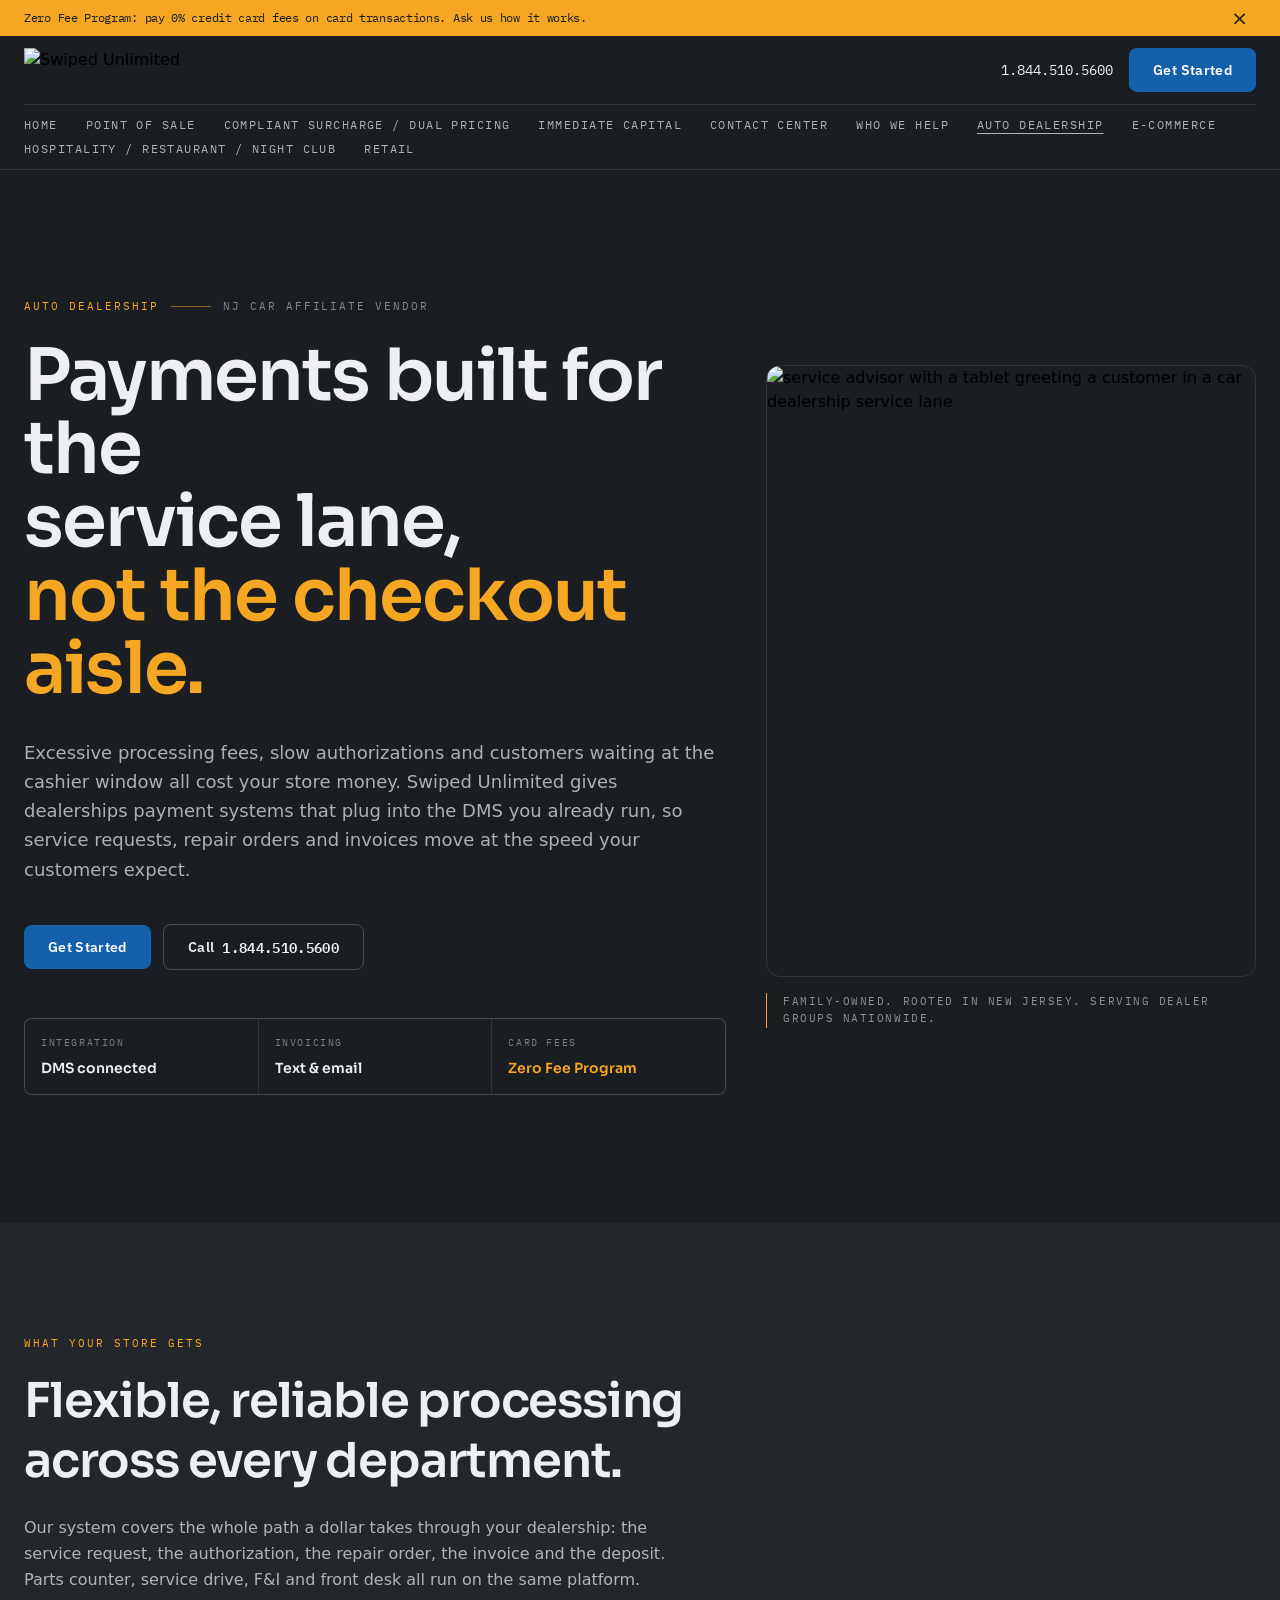
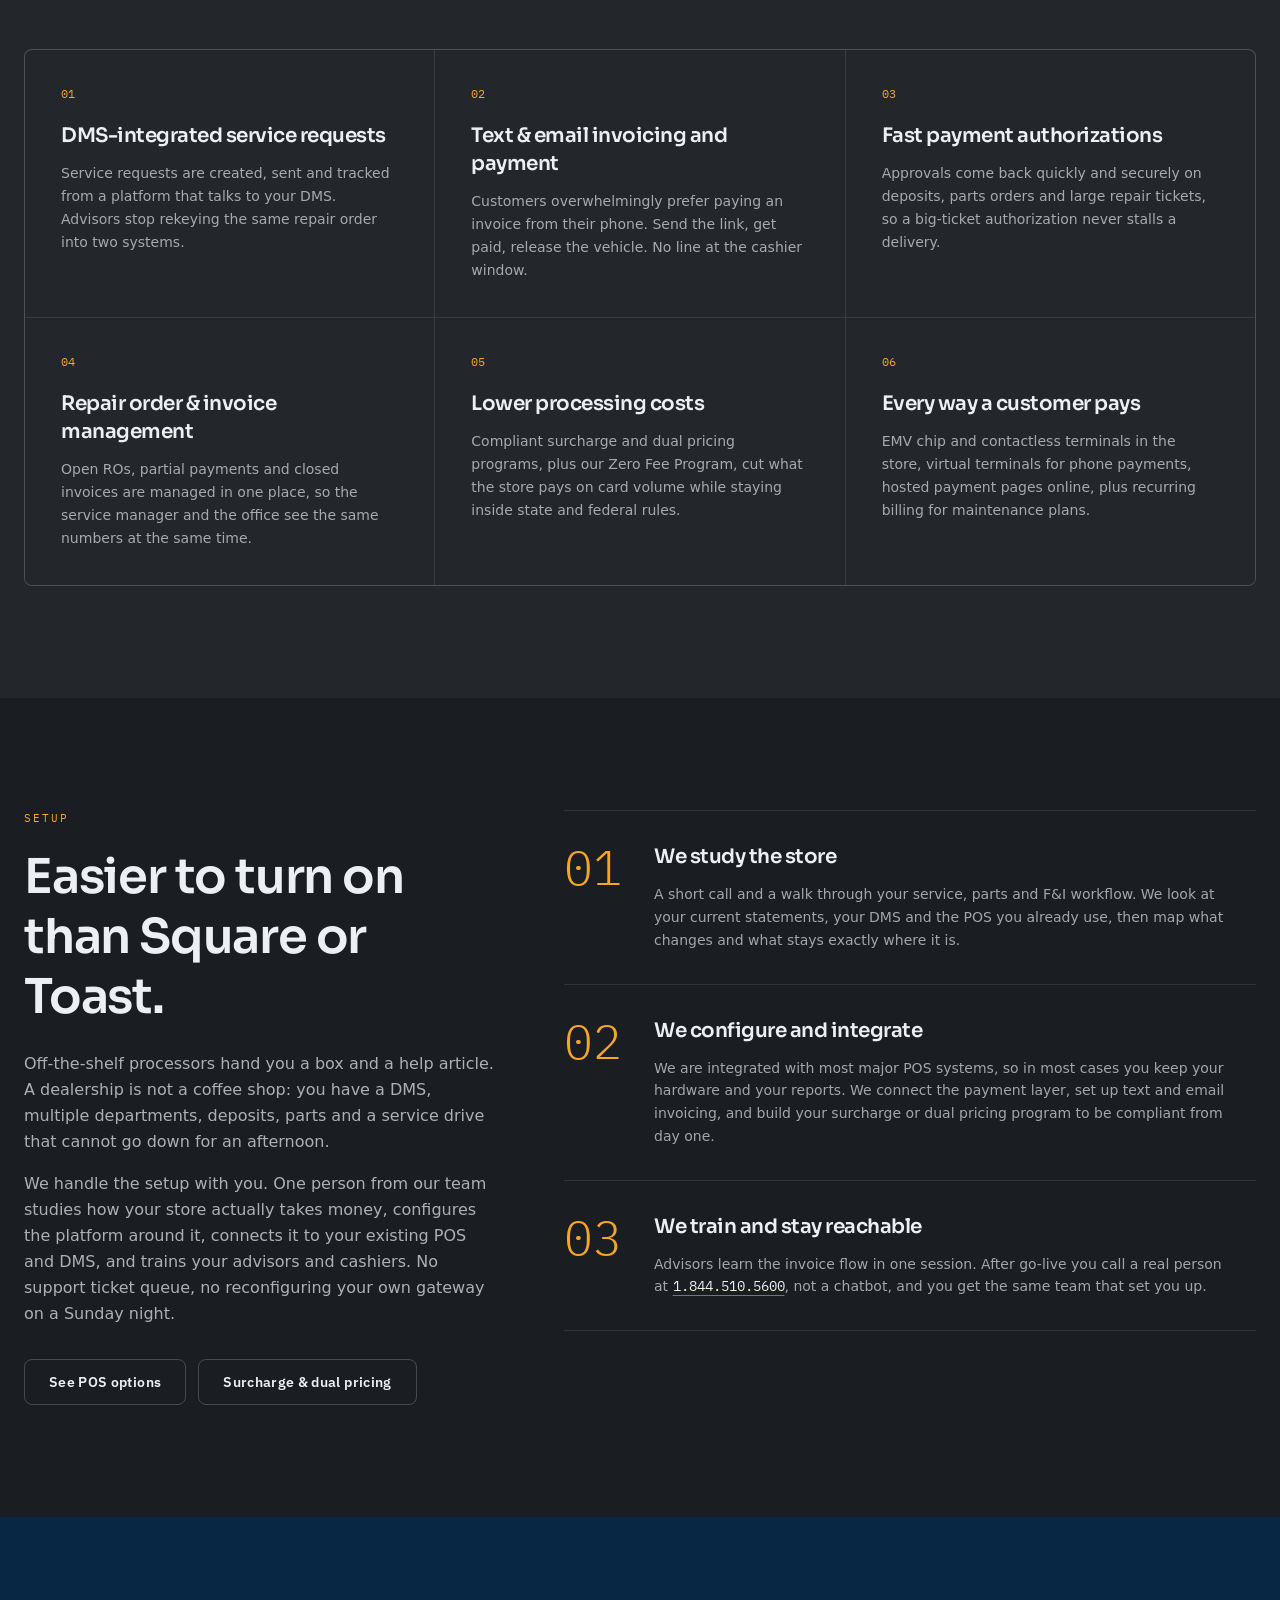
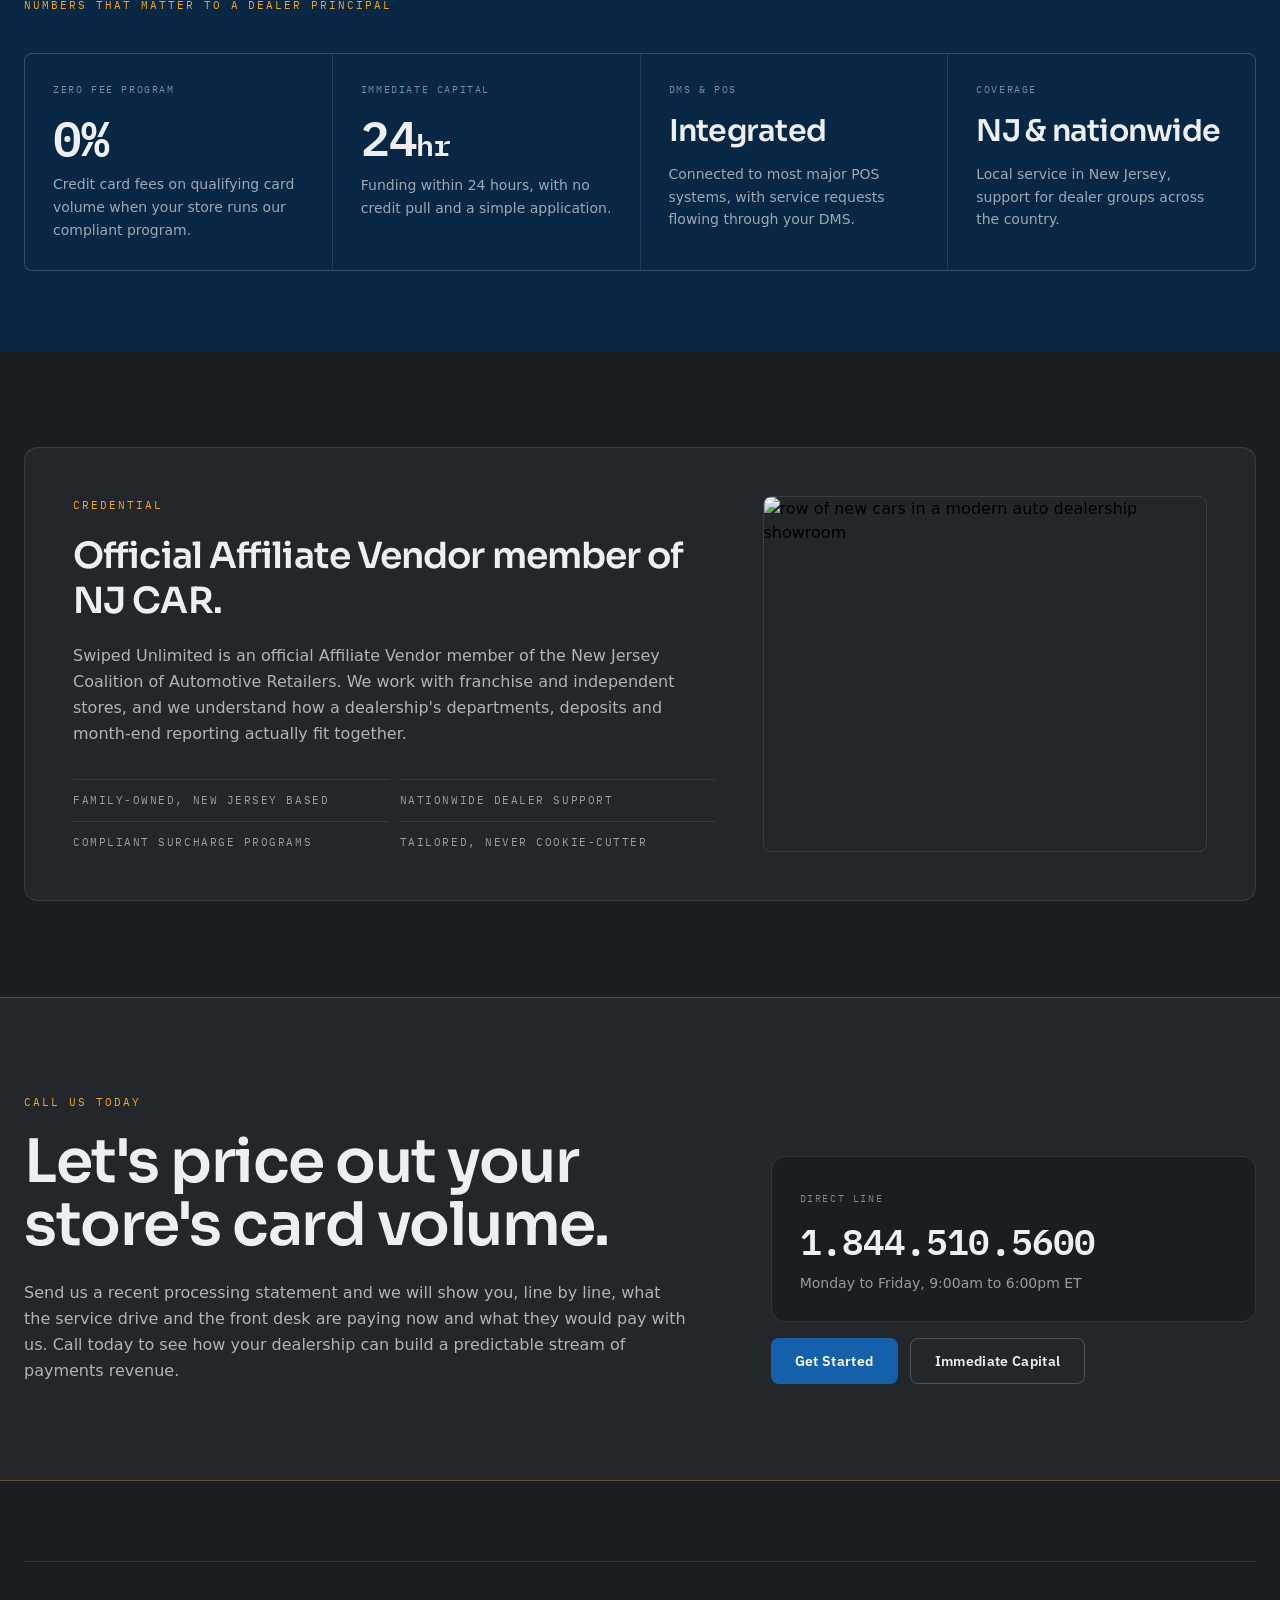
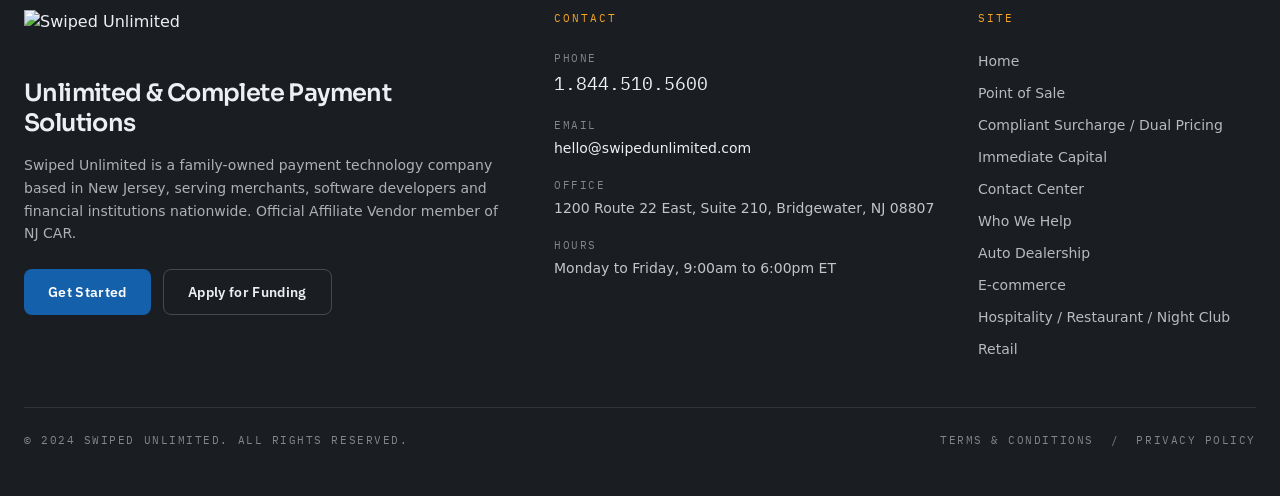
==== auto-dealer.html @ 99361ed9 "Initial site generated by Tibly" ====
<!DOCTYPE html><html lang="en"><head>
<meta charset="utf-8"/>
<meta name="viewport" content="width=device-width, initial-scale=1"/>
<title>Auto Dealership Payment Solutions | Swiped Unlimited</title>
<meta name="description" content="DMS-integrated payments for auto dealerships: text and email invoicing, fast authorizations, repair order management and lower processing fees. Swiped Unlimited is an official NJ CAR Affiliate Vendor member. Call (844) 510-5600."/>
<link rel="canonical" href="https://swiped-unlimited-23d9.sites.tibly.ai/auto-dealer"/>
<meta property="og:type" content="website"/>
<meta property="og:url" content="https://swiped-unlimited-23d9.sites.tibly.ai/auto-dealer"/>
<meta property="og:site_name" content="Swiped Unlimited"/>
<meta property="og:title" content="Auto Dealership Payment Solutions | Swiped Unlimited"/>
<meta property="og:description" content="DMS-integrated payments for auto dealerships: text and email invoicing, fast authorizations, repair order management and lower processing fees. Swiped Unlimited is an official NJ CAR Affiliate Vendor member. Call (844) 510-5600."/>
<meta name="twitter:card" content="summary_large_image"/>
<script type="application/ld+json" data-tibly-business="">{"@context":"https://schema.org","@type":"FinancialService","image":"https://br-winter-boat-ajcnusyq.storage.c-3.us-east-2.aws.neon.tech/tibly-site-media/sites/b6d4dadb-1311-436d-9acb-276bc82f7e65/2cf4a01f45762e831da8b87a4289d20e.webp","name":"Swiped Unlimited","telephone":"1.844.510.5600","url":"https://swiped-unlimited-23d9.sites.tibly.ai/"}</script>
<link rel="icon" href="/favicon.svg" type="image/svg+xml"/>
<link rel="preconnect" href="https://fonts.googleapis.com"/>
<link rel="preconnect" href="https://fonts.gstatic.com" crossorigin=""/>
<link href="https://fonts.googleapis.com/css2?family=Sora:wght@300;400;600;800&amp;family=IBM+Plex+Sans:wght@300;400;500;600;700&amp;family=IBM+Plex+Mono:wght@400;500;600&amp;display=swap" rel="stylesheet"/>
<style>details[open] > *:not(summary){animation:tibly-acc .35s ease}@keyframes tibly-acc{from{opacity:0;transform:translateY(-4px)}}</style>
<style>@media (prefers-reduced-motion:no-preference){.tibly-fx{opacity:0;transform:translateY(24px);transition:opacity .7s ease,transform .7s ease}.tibly-fx.tibly-fx-in{opacity:1;transform:none}}</style>
<script>addEventListener('DOMContentLoaded',function(){if(!('IntersectionObserver' in window))return;var io=new IntersectionObserver(function(es){es.forEach(function(en){if(en.isIntersecting){en.target.classList.add('tibly-fx-in');io.unobserve(en.target)}})},{rootMargin:'0px 0px -8% 0px'});document.querySelectorAll('section[data-block] > *').forEach(function(el){var p=getComputedStyle(el).position;if(p==='absolute'||p==='fixed')return;if(el.getBoundingClientRect().top>innerHeight){el.classList.add('tibly-fx');io.observe(el)}})});</script>
<style>.tibly-ba{position:relative;overflow:hidden;--ba:50%;cursor:ew-resize;touch-action:pan-y;user-select:none;-webkit-user-select:none}.tibly-ba>img{display:block;width:100%;height:100%;object-fit:cover}.tibly-ba .tibly-ba-before{position:absolute;inset:0;clip-path:inset(0 calc(100% - var(--ba)) 0 0)}.tibly-ba .tibly-ba-before img{display:block;width:100%;height:100%;object-fit:cover}.tibly-ba::after{content:'';position:absolute;top:0;bottom:0;left:var(--ba);width:2px;margin-left:-1px;background:#fff;box-shadow:0 0 6px rgba(0,0,0,.55);pointer-events:none;z-index:1}.tibly-ba::before{content:'';position:absolute;top:50%;left:var(--ba);width:44px;height:44px;transform:translate(-50%,-50%);border-radius:9999px;background:rgba(0,0,0,.75) url("data:image/svg+xml,%3Csvg%20xmlns='http://www.w3.org/2000/svg'%20viewBox='0%200%2024%2024'%20fill='%23fff'%3E%3Cpath%20d='M9%206l-6%206%206%206zM15%206l6%206-6%206z'/%3E%3C/svg%3E") center/22px 22px no-repeat;border:2px solid #fff;box-shadow:0 2px 8px rgba(0,0,0,.4);pointer-events:none;z-index:1}.tibly-ba input[type=range]{position:absolute;inset:0;width:100%;height:100%;margin:0;opacity:0;pointer-events:none;-webkit-appearance:none;appearance:none;z-index:2}[data-lightbox]{cursor:zoom-in}.tibly-lb{position:fixed;inset:0;z-index:9999;background:rgba(0,0,0,.92);display:flex;align-items:center;justify-content:center;cursor:zoom-out;padding:24px}.tibly-lb img{max-width:100%;max-height:100%;object-fit:contain}</style>
<script>document.addEventListener('input',function(e){var t=e.target;if(!t||t.type!=='range')return;var c=t.closest&&t.closest('.tibly-ba');if(c)c.style.setProperty('--ba',t.value+'%')});document.addEventListener('pointerdown',function(e){var c=e.target.closest&&e.target.closest('.tibly-ba');if(!c||e.button>0)return;e.preventDefault();var inp=c.querySelector('input[type=range]');var set=function(x){var r=c.getBoundingClientRect();if(!r.width)return;var p=Math.max(0,Math.min(100,(x-r.left)*100/r.width));c.style.setProperty('--ba',p+'%');if(inp)inp.value=Math.round(p)};set(e.clientX);var mv=function(ev){set(ev.clientX)};var up=function(){document.removeEventListener('pointermove',mv);document.removeEventListener('pointerup',up);document.removeEventListener('pointercancel',up)};document.addEventListener('pointermove',mv);document.addEventListener('pointerup',up);document.addEventListener('pointercancel',up)});document.addEventListener('click',function(e){var im=e.target.closest&&e.target.closest('[data-lightbox]');if(!im||!(im.currentSrc||im.src))return;e.preventDefault();var o=document.createElement('div');o.className='tibly-lb';var big=document.createElement('img');big.src=im.currentSrc||im.src;big.alt=im.alt||'';o.appendChild(big);o.addEventListener('click',function(){o.remove()});document.addEventListener('keydown',function esc(ev){if(ev.key==='Escape'){o.remove();document.removeEventListener('keydown',esc)}});document.body.appendChild(o)});document.addEventListener('click',function(e){var x=e.target.closest&&e.target.closest('[data-announce-close]');if(!x)return;var b=x.closest('[data-announce]');if(b){b.style.display='none';try{sessionStorage.setItem('tibly-announce','1')}catch(_){}}});addEventListener('DOMContentLoaded',function(){try{if(sessionStorage.getItem('tibly-announce')==='1'){var b=document.querySelector('[data-announce]');if(b)b.style.display='none'}}catch(_){}if('IntersectionObserver' in window&&!matchMedia('(prefers-reduced-motion:reduce)').matches){var els=document.querySelectorAll('[data-count]');if(els.length){var io=new IntersectionObserver(function(es){es.forEach(function(en){if(!en.isIntersecting)return;io.unobserve(en.target);var el=en.target,s=el.textContent||'',m=s.match(/[\d,]*\d(?:\.\d+)?/);if(!m)return;var raw=m[0],num=parseFloat(raw.replace(/,/g,''));if(!isFinite(num))return;if(!el.getAttribute('data-count'))el.setAttribute('data-count',s);var pre=s.slice(0,m.index),post=s.slice(m.index+raw.length),grp=raw.indexOf(',')>=0,dec=(raw.split('.')[1]||'').length,t0=performance.now();requestAnimationFrame(function tick(now){var p=Math.min((now-t0)/1400,1);p=1-Math.pow(1-p,3);var v=(num*p).toFixed(dec);if(grp)v=Number(v).toLocaleString('en-US',{minimumFractionDigits:dec});el.textContent=pre+v+post;if(p<1)requestAnimationFrame(tick)})})},{rootMargin:'0px 0px -10% 0px'});els.forEach(function(el){io.observe(el)})}}var badge=document.querySelector('[data-tibly-open]');if(badge){var src=document.querySelector('[data-tibly-field="hours"]');var txt=(src&&src.textContent||'').toLowerCase();var days=['sun','mon','tue','wed','thu','fri','sat'];var toMin=function(h,mm,ap){h=+h;mm=+(mm||0);if(ap==='pm'&&h!==12)h+=12;if(ap==='am'&&h===12)h=0;return h*60+mm};var spans=[];var re=/(sun|mon|tue|wed|thu|fri|sat|daily|every ?day)[a-z]*\s*(?:[-\u2013\u2014]\s*(sun|mon|tue|wed|thu|fri|sat)[a-z]*)?\s*:?\s*(\d{1,2})(?::(\d{2}))?\s*(am|pm)?\s*[-\u2013\u2014]\s*(\d{1,2})(?::(\d{2}))?\s*(am|pm)?/g,mm;while((mm=re.exec(txt))){var d1=mm[1].slice(0,3),d2=mm[2],ap1=mm[5]||(mm[8]==='pm'&&+mm[3]<=+mm[6]?'am':mm[8]),o=toMin(mm[3],mm[4],ap1),c=toMin(mm[6],mm[7],mm[8]);var from=d1==='dai'||d1==='eve'?0:days.indexOf(d1),to=d2?days.indexOf(d2.slice(0,3)):(d1==='dai'||d1==='eve'?6:from);if(from<0)continue;for(var d=from;;d=(d+1)%7){spans.push([d,o,c]);if(d===to)break}}if(spans.length){var now=new Date(),cur=now.getDay(),min=now.getHours()*60+now.getMinutes();var open=spans.some(function(s){return s[0]===cur&&min>=s[1]&&min<s[2]});badge.textContent=open?(badge.getAttribute('data-open-text')||'Open now'):(badge.getAttribute('data-closed-text')||'Closed now');badge.setAttribute('data-state',open?'open':'closed');badge.hidden=false}}});</script>
<style>header a[aria-current="page"]:not(:has(img,svg)){text-decoration:underline;text-underline-offset:4px;text-decoration-thickness:1px}</style>
<style>#nav-open~[class*="peer-checked:"][class*="fixed"]{min-height:100vh;min-height:100dvh}@media (prefers-reduced-motion:no-preference){label[for="nav-open"] span{transition:transform .3s ease,opacity .2s ease}header:has(#nav-open:checked) label[for="nav-open"]:not([aria-label="Close" i]) span:not(:has(span)):nth-of-type(1){transform:translateY(8px) rotate(45deg)}header:has(#nav-open:checked) label[for="nav-open"]:not([aria-label="Close" i]) span:not(:has(span)):nth-of-type(2){opacity:0}header:has(#nav-open:checked) label[for="nav-open"]:not([aria-label="Close" i]) span:not(:has(span)):nth-of-type(3){transform:translateY(-8px) rotate(-45deg)}#nav-open:checked~[class*="peer-checked:"]{animation:tibly-nav-in .25s ease}#nav-open:checked~[class*="peer-checked:"] label[for="nav-open"]{display:inline-block;animation:tibly-x-in .35s ease}@keyframes tibly-nav-in{from{opacity:0;transform:translateY(10px)}}@keyframes tibly-x-in{from{opacity:0;transform:rotate(-90deg) scale(.6)}}}</style>
<link rel="stylesheet" href="/styles.css?v=a75ef799"/>
</head>
<body>
<!-- block:header -->
<header class="sticky top-0 z-40 bg-base border-b border-white/10">
  <div data-announce="" class="bg-accent-500 text-base">
    <div class="mx-auto flex w-full max-w-7xl items-center gap-3 px-4 py-2 sm:px-6">
      <p class="flex-1 font-mono text-[11px] leading-snug tracking-tight sm:text-xs">Zero Fee Program: pay 0% credit card fees on card transactions. Ask us how it works.</p>
      <button data-announce-close="" aria-label="Dismiss" class="shrink-0 rounded-sm px-2 text-xl leading-none transition-opacity hover:opacity-60">×</button>
    </div>
  </div>

  <div class="mx-auto w-full max-w-7xl px-4 sm:px-6">
    <input type="checkbox" id="nav-open" class="peer sr-only"/>

    <div class="flex items-center justify-between gap-4 py-3">
      <a class="flex items-center gap-3 transition-opacity hover:opacity-80" href="/">
        <img data-tibly-logo="" src="https://br-winter-boat-ajcnusyq.storage.c-3.us-east-2.aws.neon.tech/tibly-site-media/sites/b6d4dadb-1311-436d-9acb-276bc82f7e65/2cf4a01f45762e831da8b87a4289d20e.webp" alt="Swiped Unlimited" class="h-9 w-auto md:h-11"/>
      </a>
      <div class="flex items-center gap-2 sm:gap-4">
        <a class="hidden items-center gap-2 font-mono text-sm text-ink transition-colors hover:text-accent-500 sm:inline-flex" href="tel:18445105600">
          <span data-tibly-field="phone">1.844.510.5600</span>
        </a>
        <a class="btn hidden md:inline-flex" href="/who-we-help">Get Started</a>
        <label for="nav-open" class="md:hidden cursor-pointer p-2" aria-label="Menu">
          <span class="block h-px w-7 bg-ink"></span>
          <span class="mt-2 block h-px w-7 bg-ink"></span>
          <span class="mt-2 block h-px w-7 bg-ink"></span>
        </label>
      </div>
    </div>

    <nav class="hidden flex-wrap items-center gap-x-5 gap-y-2 border-t border-white/10 py-3 font-mono text-[11px] uppercase tracking-[0.12em] text-ink/70 md:flex lg:gap-x-7 lg:text-xs">
      <a class="transition-colors hover:text-accent-500" href="/">Home</a>
      <a class="transition-colors hover:text-accent-500" href="/point-of-sale">Point of Sale</a>
      <a class="transition-colors hover:text-accent-500" href="/compliant-surcharge-dual-pricing">Compliant Surcharge / Dual Pricing</a>
      <a class="transition-colors hover:text-accent-500" href="/immediate-capital">Immediate Capital</a>
      <a class="transition-colors hover:text-accent-500" href="/contact-center-industry-is-transforming">Contact Center</a>
      <a class="transition-colors hover:text-accent-500" href="/who-we-help">Who We Help</a>
      <a aria-current="page" class="transition-colors hover:text-accent-500" href="/auto-dealer">Auto Dealership</a>
      <a class="transition-colors hover:text-accent-500" href="/e-commerce">E-commerce</a>
      <a class="transition-colors hover:text-accent-500" href="/hospitality-restaurant-night-club">Hospitality / Restaurant / Night Club</a>
      <a class="transition-colors hover:text-accent-500" href="/retail">Retail</a>
    </nav>

    <div class="hidden peer-checked:flex md:hidden fixed inset-0 z-50 flex-col overflow-y-auto bg-base">
      <div class="flex items-center justify-between px-4 py-3">
        <img src="https://br-winter-boat-ajcnusyq.storage.c-3.us-east-2.aws.neon.tech/tibly-site-media/sites/b6d4dadb-1311-436d-9acb-276bc82f7e65/2cf4a01f45762e831da8b87a4289d20e.webp" alt="Swiped Unlimited" class="h-9 w-auto"/>
        <label for="nav-open" aria-label="Close" class="cursor-pointer p-2 text-3xl leading-none text-ink">×</label>
      </div>
      <nav class="flex flex-1 flex-col gap-4 border-t border-white/10 px-5 py-8 font-display text-2xl font-semibold tracking-tight text-ink sm:text-3xl">
        <a class="transition-colors hover:text-accent-500" href="/">Home</a>
        <a class="transition-colors hover:text-accent-500" href="/point-of-sale">Point of Sale</a>
        <a class="transition-colors hover:text-accent-500" href="/compliant-surcharge-dual-pricing">Compliant Surcharge / Dual Pricing</a>
        <a class="transition-colors hover:text-accent-500" href="/immediate-capital">Immediate Capital</a>
        <a class="transition-colors hover:text-accent-500" href="/contact-center-industry-is-transforming">Contact Center</a>
        <a class="transition-colors hover:text-accent-500" href="/who-we-help">Who We Help</a>
        <a aria-current="page" class="transition-colors hover:text-accent-500" href="/auto-dealer">Auto Dealership</a>
        <a class="transition-colors hover:text-accent-500" href="/e-commerce">E-commerce</a>
        <a class="transition-colors hover:text-accent-500" href="/hospitality-restaurant-night-club">Hospitality / Restaurant / Night Club</a>
        <a class="transition-colors hover:text-accent-500" href="/retail">Retail</a>
      </nav>
      <div class="border-t border-white/10 px-5 py-6">
        <a class="btn w-full" href="/who-we-help">Get Started</a>
        <a class="mt-3 flex w-full items-center justify-center gap-2 font-mono text-base text-ink/80 transition-colors hover:text-accent-500" href="tel:18445105600">
          <span data-tibly-field="phone">1.844.510.5600</span>
        </a>
      </div>
    </div>
  </div>
</header>
<!-- /block:header -->
<!-- block:split-hero -->
<section class="relative overflow-hidden bg-base py-16 md:py-24 lg:py-32" data-block="split-hero">
  <div class="mx-auto w-full max-w-7xl px-4 sm:px-6">
    <div class="grid grid-cols-1 items-center gap-12 md:grid-cols-12 md:gap-10">

      <div class="md:col-span-7">
        <div class="flex flex-wrap items-center gap-3 font-mono text-[11px] uppercase tracking-[0.18em] text-accent-500">
          <span>Auto Dealership</span>
          <span class="h-px w-10 bg-accent-500/50"></span>
          <span class="text-ink/50">NJ CAR Affiliate Vendor</span>
        </div>

        <h1 class="mt-6 font-display text-4xl font-semibold leading-[1.02] tracking-tight text-ink sm:text-6xl lg:text-7xl">
          Payments built for the<br class="hidden sm:block"/> service lane,<br class="hidden sm:block"/>
          <span class="text-accent-500">not the checkout aisle.</span>
        </h1>

        <p class="mt-8 max-w-prose text-base leading-relaxed text-ink/70 sm:text-lg">
          Excessive processing fees, slow authorizations and customers waiting at the cashier window all cost your store money. <span data-tibly-field="business-name">Swiped Unlimited</span> gives dealerships payment systems that plug into the DMS you already run, so service requests, repair orders and invoices move at the speed your customers expect.
        </p>

        <div class="mt-10 flex flex-col gap-3 sm:flex-row sm:items-center">
          <a class="btn w-full sm:w-auto" href="/who-we-help">Get Started</a>
          <a class="btn-secondary w-full sm:w-auto" href="tel:18445105600">
            Call <span data-tibly-field="phone" class="font-mono">1.844.510.5600</span>
          </a>
        </div>

        <dl class="mt-12 grid grid-cols-2 gap-px overflow-hidden rounded-md border border-white/10 bg-white/10 sm:grid-cols-3">
          <div class="bg-base p-4">
            <dt class="font-mono text-[10px] uppercase tracking-[0.16em] text-ink/45">Integration</dt>
            <dd class="mt-2 font-display text-sm font-semibold text-ink">DMS connected</dd>
          </div>
          <div class="bg-base p-4">
            <dt class="font-mono text-[10px] uppercase tracking-[0.16em] text-ink/45">Invoicing</dt>
            <dd class="mt-2 font-display text-sm font-semibold text-ink">Text &amp; email</dd>
          </div>
          <div class="bg-base p-4 col-span-2 sm:col-span-1">
            <dt class="font-mono text-[10px] uppercase tracking-[0.16em] text-ink/45">Card fees</dt>
            <dd class="mt-2 font-display text-sm font-semibold text-accent-500">Zero Fee Program</dd>
          </div>
        </dl>
      </div>

      <div class="md:col-span-5">
        <div class="relative overflow-hidden rounded-lg border border-white/10">
          <img loading="lazy" src="https://images.pexels.com/photos/36730201/pexels-photo-36730201.jpeg?auto=compress&amp;cs=tinysrgb&amp;h=650&amp;w=940" alt="service advisor with a tablet greeting a customer in a car dealership service lane" class="h-full w-full object-cover aspect-[4/5] animate-kenburns"/>
        </div>
        <div class="mt-4 flex items-center gap-3 border-l border-accent-500 pl-4">
          <p class="font-mono text-[11px] uppercase leading-relaxed tracking-[0.14em] text-ink/55">
            Family-owned. Rooted in New Jersey. Serving dealer groups nationwide.
          </p>
        </div>
      </div>

    </div>
  </div>
</section>
<!-- /block:split-hero -->
<!-- block:feature-grid -->
<section class="bg-surface py-16 md:py-28" data-block="feature-grid">
  <div class="mx-auto w-full max-w-7xl px-4 sm:px-6">

    <div class="max-w-3xl">
      <p class="font-mono text-[11px] uppercase tracking-[0.18em] text-accent-500">What your store gets</p>
      <h2 class="mt-5 font-display text-3xl font-semibold leading-tight tracking-tight text-ink sm:text-5xl">
        Flexible, reliable processing across every department.
      </h2>
      <p class="mt-6 max-w-prose text-base leading-relaxed text-ink/70">
        Our system covers the whole path a dollar takes through your dealership: the service request, the authorization, the repair order, the invoice and the deposit. Parts counter, service drive, F&amp;I and front desk all run on the same platform.
      </p>
    </div>

    <div class="mt-14 grid grid-cols-1 gap-px overflow-hidden rounded-md border border-white/10 bg-white/10 sm:grid-cols-2 lg:grid-cols-3">

      <div class="group bg-surface p-7 transition-colors duration-200 hover:bg-base lg:p-9">
        <p class="font-mono text-xs text-accent-500">01</p>
        <h3 class="mt-5 font-display text-xl font-semibold tracking-tight text-ink">DMS-integrated service requests</h3>
        <p class="mt-3 text-sm leading-relaxed text-ink/65">Service requests are created, sent and tracked from a platform that talks to your DMS. Advisors stop rekeying the same repair order into two systems.</p>
      </div>

      <div class="group bg-surface p-7 transition-colors duration-200 hover:bg-base lg:p-9">
        <p class="font-mono text-xs text-accent-500">02</p>
        <h3 class="mt-5 font-display text-xl font-semibold tracking-tight text-ink">Text &amp; email invoicing and payment</h3>
        <p class="mt-3 text-sm leading-relaxed text-ink/65">Customers overwhelmingly prefer paying an invoice from their phone. Send the link, get paid, release the vehicle. No line at the cashier window.</p>
      </div>

      <div class="group bg-surface p-7 transition-colors duration-200 hover:bg-base lg:p-9">
        <p class="font-mono text-xs text-accent-500">03</p>
        <h3 class="mt-5 font-display text-xl font-semibold tracking-tight text-ink">Fast payment authorizations</h3>
        <p class="mt-3 text-sm leading-relaxed text-ink/65">Approvals come back quickly and securely on deposits, parts orders and large repair tickets, so a big-ticket authorization never stalls a delivery.</p>
      </div>

      <div class="group bg-surface p-7 transition-colors duration-200 hover:bg-base lg:p-9">
        <p class="font-mono text-xs text-accent-500">04</p>
        <h3 class="mt-5 font-display text-xl font-semibold tracking-tight text-ink">Repair order &amp; invoice management</h3>
        <p class="mt-3 text-sm leading-relaxed text-ink/65">Open ROs, partial payments and closed invoices are managed in one place, so the service manager and the office see the same numbers at the same time.</p>
      </div>

      <div class="group bg-surface p-7 transition-colors duration-200 hover:bg-base lg:p-9">
        <p class="font-mono text-xs text-accent-500">05</p>
        <h3 class="mt-5 font-display text-xl font-semibold tracking-tight text-ink">Lower processing costs</h3>
        <p class="mt-3 text-sm leading-relaxed text-ink/65">Compliant surcharge and dual pricing programs, plus our Zero Fee Program, cut what the store pays on card volume while staying inside state and federal rules.</p>
      </div>

      <div class="group bg-surface p-7 transition-colors duration-200 hover:bg-base lg:p-9">
        <p class="font-mono text-xs text-accent-500">06</p>
        <h3 class="mt-5 font-display text-xl font-semibold tracking-tight text-ink">Every way a customer pays</h3>
        <p class="mt-3 text-sm leading-relaxed text-ink/65">EMV chip and contactless terminals in the store, virtual terminals for phone payments, hosted payment pages online, plus recurring billing for maintenance plans.</p>
      </div>

    </div>
  </div>
</section>
<!-- /block:feature-grid -->
<!-- block:how-it-works -->
<section class="bg-base py-16 md:py-28" data-block="how-it-works">
  <div class="mx-auto w-full max-w-7xl px-4 sm:px-6">
    <div class="grid grid-cols-1 gap-14 lg:grid-cols-12 lg:gap-16">

      <div class="lg:col-span-5">
        <p class="font-mono text-[11px] uppercase tracking-[0.18em] text-accent-500">Setup</p>
        <h2 class="mt-5 font-display text-3xl font-semibold leading-tight tracking-tight text-ink sm:text-5xl">
          Easier to turn on than Square or Toast.
        </h2>
        <p class="mt-6 max-w-prose text-base leading-relaxed text-ink/70">
          Off-the-shelf processors hand you a box and a help article. A dealership is not a coffee shop: you have a DMS, multiple departments, deposits, parts and a service drive that cannot go down for an afternoon.
        </p>
        <p class="mt-4 max-w-prose text-base leading-relaxed text-ink/70">
          We handle the setup with you. One person from our team studies how your store actually takes money, configures the platform around it, connects it to your existing POS and DMS, and trains your advisors and cashiers. No support ticket queue, no reconfiguring your own gateway on a Sunday night.
        </p>
        <div class="mt-8 flex flex-col gap-3 sm:flex-row">
          <a class="btn-secondary w-full sm:w-auto" href="/point-of-sale">See POS options</a>
          <a class="btn-secondary w-full sm:w-auto" href="/compliant-surcharge-dual-pricing">Surcharge &amp; dual pricing</a>
        </div>
      </div>

      <div class="lg:col-span-7">
        <ol class="divide-y divide-white/10 border-y border-white/10">

          <li class="flex flex-col gap-4 py-8 sm:flex-row sm:gap-8">
            <span class="font-mono text-4xl font-light leading-none text-accent-500 sm:text-5xl">01</span>
            <div>
              <h3 class="font-display text-xl font-semibold tracking-tight text-ink">We study the store</h3>
              <p class="mt-3 max-w-prose text-sm leading-relaxed text-ink/65">A short call and a walk through your service, parts and F&amp;I workflow. We look at your current statements, your DMS and the POS you already use, then map what changes and what stays exactly where it is.</p>
            </div>
          </li>

          <li class="flex flex-col gap-4 py-8 sm:flex-row sm:gap-8">
            <span class="font-mono text-4xl font-light leading-none text-accent-500 sm:text-5xl">02</span>
            <div>
              <h3 class="font-display text-xl font-semibold tracking-tight text-ink">We configure and integrate</h3>
              <p class="mt-3 max-w-prose text-sm leading-relaxed text-ink/65">We are integrated with most major POS systems, so in most cases you keep your hardware and your reports. We connect the payment layer, set up text and email invoicing, and build your surcharge or dual pricing program to be compliant from day one.</p>
            </div>
          </li>

          <li class="flex flex-col gap-4 py-8 sm:flex-row sm:gap-8">
            <span class="font-mono text-4xl font-light leading-none text-accent-500 sm:text-5xl">03</span>
            <div>
              <h3 class="font-display text-xl font-semibold tracking-tight text-ink">We train and stay reachable</h3>
              <p class="mt-3 max-w-prose text-sm leading-relaxed text-ink/65">Advisors learn the invoice flow in one session. After go-live you call a real person at <a class="font-mono text-ink underline decoration-accent-500/60 underline-offset-4 transition-colors hover:text-accent-500" href="tel:18445105600"><span data-tibly-field="phone">1.844.510.5600</span></a>, not a chatbot, and you get the same team that set you up.</p>
            </div>
          </li>

        </ol>
      </div>

    </div>
  </div>
</section>
<!-- /block:how-it-works -->
<!-- block:metric-band -->
<section class="bg-brand-900 py-14 md:py-20" data-block="metric-band">
  <div class="mx-auto w-full max-w-7xl px-4 sm:px-6">
    <p class="font-mono text-[11px] uppercase tracking-[0.18em] text-accent-500">Numbers that matter to a dealer principal</p>
    <dl class="mt-10 grid grid-cols-1 gap-px overflow-hidden rounded-md border border-white/10 bg-white/10 sm:grid-cols-2 lg:grid-cols-4">

      <div class="bg-brand-900 p-7">
        <dt class="font-mono text-[10px] uppercase tracking-[0.16em] text-ink/50">Zero Fee Program</dt>
        <dd class="mt-4 font-mono text-4xl font-semibold tracking-tight text-ink lg:text-5xl"><span data-count="">0%</span></dd>
        <p class="mt-3 text-sm leading-relaxed text-ink/65">Credit card fees on qualifying card volume when your store runs our compliant program.</p>
      </div>

      <div class="bg-brand-900 p-7">
        <dt class="font-mono text-[10px] uppercase tracking-[0.16em] text-ink/50">Immediate capital</dt>
        <dd class="mt-4 font-mono text-4xl font-semibold tracking-tight text-ink lg:text-5xl"><span data-count="">24</span><span class="text-2xl lg:text-3xl">hr</span></dd>
        <p class="mt-3 text-sm leading-relaxed text-ink/65">Funding within 24 hours, with no credit pull and a simple application.</p>
      </div>

      <div class="bg-brand-900 p-7">
        <dt class="font-mono text-[10px] uppercase tracking-[0.16em] text-ink/50">DMS &amp; POS</dt>
        <dd class="mt-4 font-display text-2xl font-semibold leading-tight tracking-tight text-ink lg:text-3xl">Integrated</dd>
        <p class="mt-3 text-sm leading-relaxed text-ink/65">Connected to most major POS systems, with service requests flowing through your DMS.</p>
      </div>

      <div class="bg-brand-900 p-7">
        <dt class="font-mono text-[10px] uppercase tracking-[0.16em] text-ink/50">Coverage</dt>
        <dd class="mt-4 font-display text-2xl font-semibold leading-tight tracking-tight text-ink lg:text-3xl">NJ &amp; nationwide</dd>
        <p class="mt-3 text-sm leading-relaxed text-ink/65">Local service in New Jersey, support for dealer groups across the country.</p>
      </div>

    </dl>
  </div>
</section>
<!-- /block:metric-band -->
<!-- block:trust-bar -->
<section class="bg-base py-16 md:py-24" data-block="trust-bar">
  <div class="mx-auto w-full max-w-7xl px-4 sm:px-6">
    <div class="grid grid-cols-1 items-center gap-10 rounded-lg border border-white/10 bg-surface p-7 md:grid-cols-12 md:gap-12 md:p-12">

      <div class="md:col-span-7">
        <p class="font-mono text-[11px] uppercase tracking-[0.18em] text-accent-500">Credential</p>
        <h2 class="mt-5 font-display text-2xl font-semibold leading-tight tracking-tight text-ink sm:text-4xl">
          Official Affiliate Vendor member of NJ CAR.
        </h2>
        <p class="mt-5 max-w-prose text-base leading-relaxed text-ink/70">
          <span data-tibly-field="business-name">Swiped Unlimited</span> is an official Affiliate Vendor member of the New Jersey Coalition of Automotive Retailers. We work with franchise and independent stores, and we understand how a dealership&#39;s departments, deposits and month-end reporting actually fit together.
        </p>
        <div class="mt-8 grid grid-cols-1 gap-3 font-mono text-[11px] uppercase tracking-[0.14em] text-ink/60 sm:grid-cols-2">
          <p class="border-t border-white/10 pt-3">Family-owned, New Jersey based</p>
          <p class="border-t border-white/10 pt-3">Nationwide dealer support</p>
          <p class="border-t border-white/10 pt-3">Compliant surcharge programs</p>
          <p class="border-t border-white/10 pt-3">Tailored, never cookie-cutter</p>
        </div>
      </div>

      <div class="md:col-span-5">
        <div class="group overflow-hidden rounded-md border border-white/10">
          <img loading="lazy" src="https://images.pexels.com/photos/18029637/pexels-photo-18029637.jpeg?auto=compress&amp;cs=tinysrgb&amp;h=650&amp;w=940" alt="row of new cars in a modern auto dealership showroom" class="h-full w-full object-cover aspect-[5/4] transition-transform duration-500 group-hover:scale-105"/>
        </div>
      </div>

    </div>
  </div>
</section>
<!-- /block:trust-bar -->
<!-- block:cta-banner -->
<section class="border-y border-accent-500/30 bg-surface py-16 md:py-24" data-block="cta-banner">
  <div class="mx-auto w-full max-w-7xl px-4 sm:px-6">
    <div class="grid grid-cols-1 gap-10 md:grid-cols-12 md:items-end md:gap-12">

      <div class="md:col-span-7">
        <p class="font-mono text-[11px] uppercase tracking-[0.18em] text-accent-500">Call us today</p>
        <h2 class="mt-5 font-display text-3xl font-semibold leading-[1.05] tracking-tight text-ink sm:text-5xl lg:text-6xl">
          Let&#39;s price out your store&#39;s card volume.
        </h2>
        <p class="mt-6 max-w-prose text-base leading-relaxed text-ink/70">
          Send us a recent processing statement and we will show you, line by line, what the service drive and the front desk are paying now and what they would pay with us. Call today to see how your dealership can build a predictable stream of payments revenue.
        </p>
      </div>

      <div class="md:col-span-5">
        <a class="block rounded-lg border border-white/10 bg-base p-7 transition-colors duration-200 hover:border-accent-500" href="tel:18445105600">
          <span class="font-mono text-[10px] uppercase tracking-[0.16em] text-ink/50">Direct line</span>
          <span class="mt-3 block font-mono text-3xl font-semibold tracking-tight text-ink sm:text-4xl" data-tibly-field="phone">1.844.510.5600</span>
          <span class="mt-3 block text-sm text-ink/60"><span data-tibly-field="hours">Monday to Friday, 9:00am to 6:00pm ET</span></span>
        </a>
        <div class="mt-4 flex flex-col gap-3 sm:flex-row">
          <a class="btn w-full sm:w-auto" href="/who-we-help">Get Started</a>
          <a class="btn-secondary w-full sm:w-auto" href="/immediate-capital">Immediate Capital</a>
        </div>
      </div>

    </div>
  </div>
</section>
<!-- /block:cta-banner -->
<!-- block:footer -->
<footer class="bg-base pb-24 pt-16 text-ink md:pb-12 md:pt-20">
  <div class="mx-auto w-full max-w-7xl px-4 sm:px-6">
    <div class="grid grid-cols-1 gap-12 border-t border-white/10 pt-12 md:grid-cols-12 md:gap-10">

      <div class="md:col-span-5">
        <img src="https://br-winter-boat-ajcnusyq.storage.c-3.us-east-2.aws.neon.tech/tibly-site-media/sites/b6d4dadb-1311-436d-9acb-276bc82f7e65/2cf4a01f45762e831da8b87a4289d20e.webp" alt="Swiped Unlimited" class="h-11 w-auto"/>
        <p class="mt-6 max-w-sm font-display text-2xl font-semibold leading-tight tracking-tight">Unlimited &amp; Complete Payment Solutions</p>
        <p class="mt-4 max-w-prose text-sm leading-relaxed text-ink/70">
          <span data-tibly-field="business-name">Swiped Unlimited</span> is a family-owned payment technology company based in New Jersey, serving merchants, software developers and financial institutions nationwide. Official Affiliate Vendor member of NJ CAR.
        </p>
        <div data-tibly-field="links" class="mt-6 flex flex-wrap gap-3">
          <a class="btn" href="/who-we-help">Get Started</a>
          <a class="btn-secondary" href="/immediate-capital">Apply for Funding</a>
        </div>
      </div>

      <div class="md:col-span-4">
        <h3 class="font-mono text-[11px] uppercase tracking-[0.18em] text-accent-500">Contact</h3>
        <ul class="mt-6 space-y-5 text-sm">
          <li>
            <span class="block font-mono text-[11px] uppercase tracking-[0.14em] text-ink/50">Phone</span>
            <a class="mt-1 inline-block font-mono text-lg transition-colors hover:text-accent-500" href="tel:18445105600">
              <span data-tibly-field="phone">1.844.510.5600</span>
            </a>
          </li>
          <li>
            <span class="block font-mono text-[11px] uppercase tracking-[0.14em] text-ink/50">Email</span>
            <a class="mt-1 inline-block break-words transition-colors hover:text-accent-500" href="mailto:hello@swipedunlimited.com">
              <span data-tibly-field="email">hello@swipedunlimited.com</span>
            </a>
          </li>
          <li>
            <span class="block font-mono text-[11px] uppercase tracking-[0.14em] text-ink/50">Office</span>
            <span data-tibly-field="address" class="mt-1 block text-ink/80">1200 Route 22 East, Suite 210, Bridgewater, NJ 08807</span>
          </li>
          <li>
            <span class="block font-mono text-[11px] uppercase tracking-[0.14em] text-ink/50">Hours</span>
            <span data-tibly-field="hours" class="mt-1 block text-ink/80">Monday to Friday, 9:00am to 6:00pm ET</span>
          </li>
        </ul>
      </div>

      <div class="md:col-span-3">
        <h3 class="font-mono text-[11px] uppercase tracking-[0.18em] text-accent-500">Site</h3>
        <nav class="mt-6 grid grid-cols-1 gap-3 text-sm text-ink/75 sm:grid-cols-2 md:grid-cols-1">
          <a class="transition-colors hover:text-accent-500" href="/">Home</a>
          <a class="transition-colors hover:text-accent-500" href="/point-of-sale">Point of Sale</a>
          <a class="transition-colors hover:text-accent-500" href="/compliant-surcharge-dual-pricing">Compliant Surcharge / Dual Pricing</a>
          <a class="transition-colors hover:text-accent-500" href="/immediate-capital">Immediate Capital</a>
          <a class="transition-colors hover:text-accent-500" href="/contact-center-industry-is-transforming">Contact Center</a>
          <a class="transition-colors hover:text-accent-500" href="/who-we-help">Who We Help</a>
          <a class="transition-colors hover:text-accent-500" href="/auto-dealer">Auto Dealership</a>
          <a class="transition-colors hover:text-accent-500" href="/e-commerce">E-commerce</a>
          <a class="transition-colors hover:text-accent-500" href="/hospitality-restaurant-night-club">Hospitality / Restaurant / Night Club</a>
          <a class="transition-colors hover:text-accent-500" href="/retail">Retail</a>
        </nav>
      </div>
    </div>

    <div class="mt-12 flex flex-col gap-3 border-t border-white/10 pt-6 font-mono text-[11px] uppercase tracking-[0.14em] text-ink/50 sm:flex-row sm:items-center sm:justify-between">
      <p>© 2024 <span data-tibly-field="business-name">Swiped Unlimited</span>. All rights reserved.</p>
      <p>Terms &amp; Conditions  /  Privacy Policy</p>
    </div>
  </div>

  <div class="md:hidden fixed bottom-0 inset-x-0 z-40 border-t border-white/10 bg-surface p-3">
    <a class="flex w-full items-center justify-center gap-2 rounded-md bg-brand-600 px-6 py-4 font-display text-base font-semibold text-white transition-colors hover:bg-brand-500" href="tel:18445105600">
      Call <span data-tibly-field="phone" class="font-mono">1.844.510.5600</span>
    </a>
  </div>
</footer>
<!-- /block:footer -->
  <script async="" src="https://api.tibly.ai/widget/v1.js"></script>


</body></html>
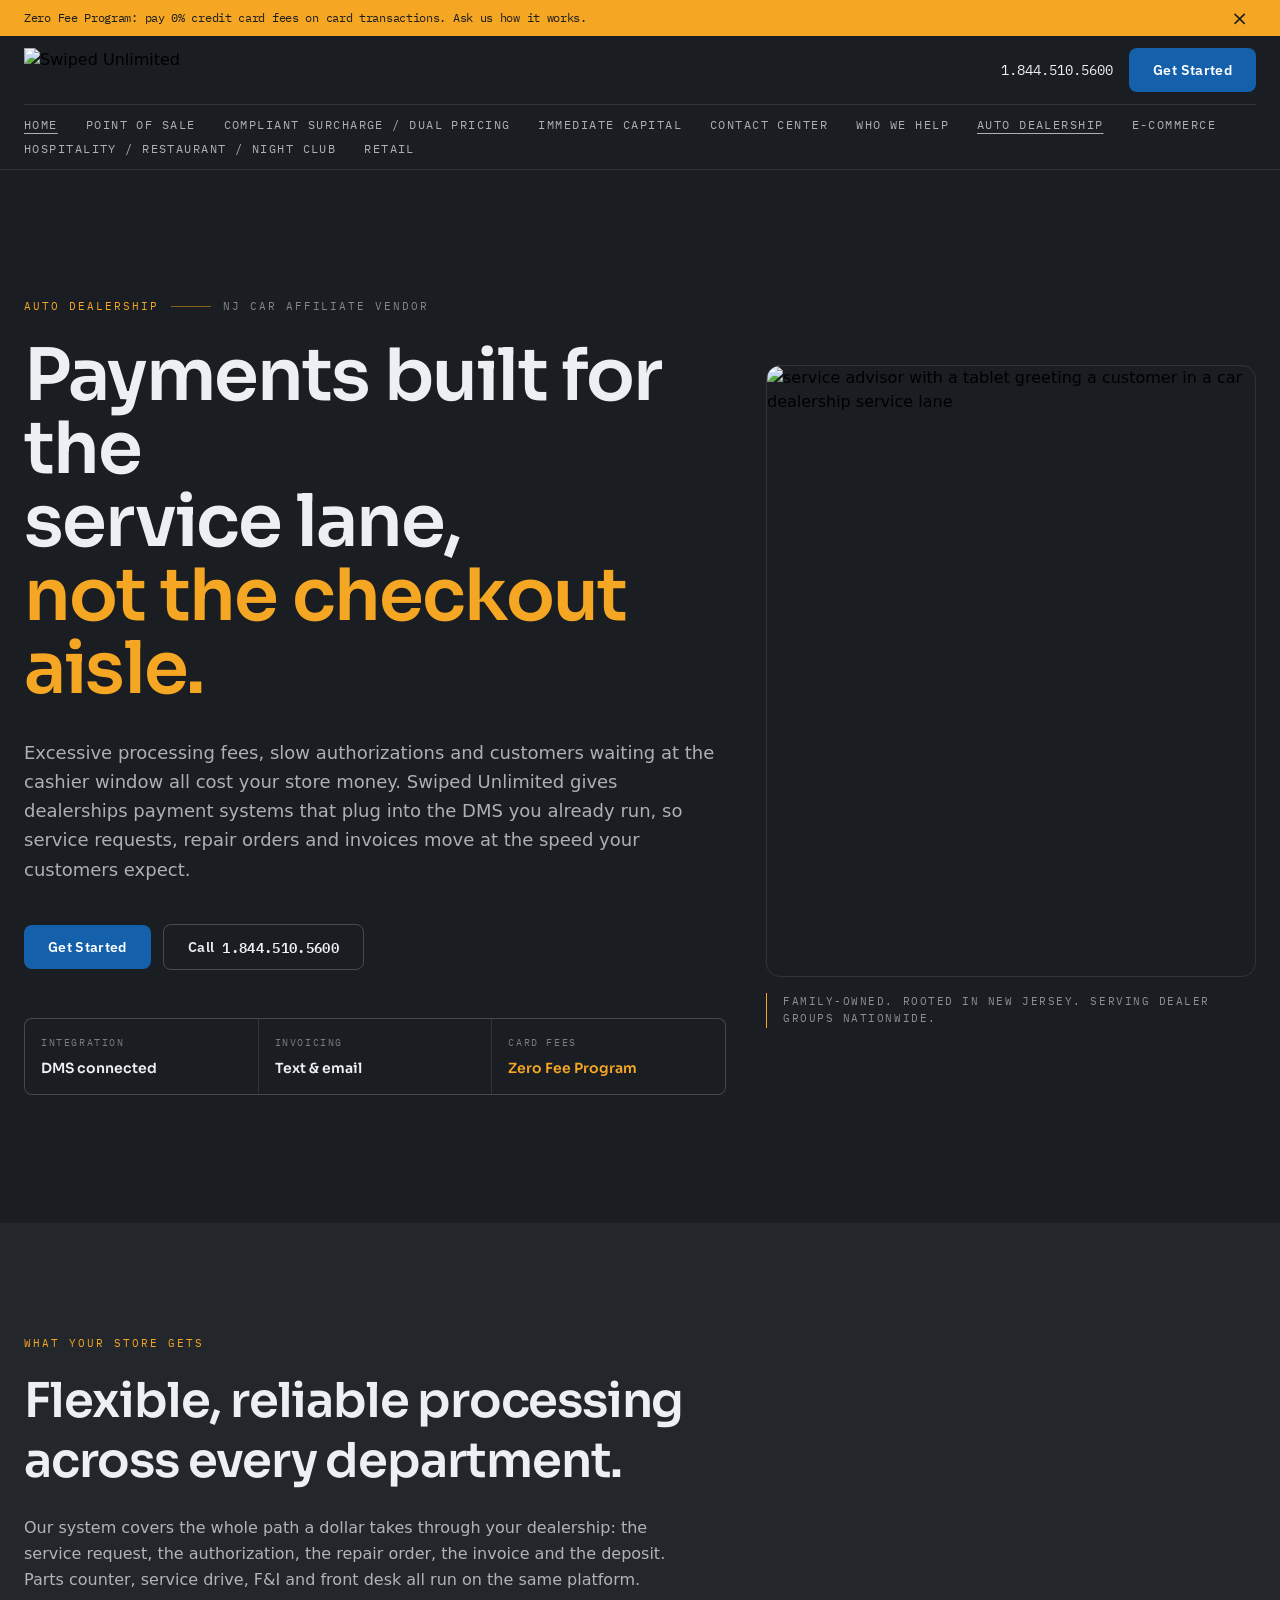
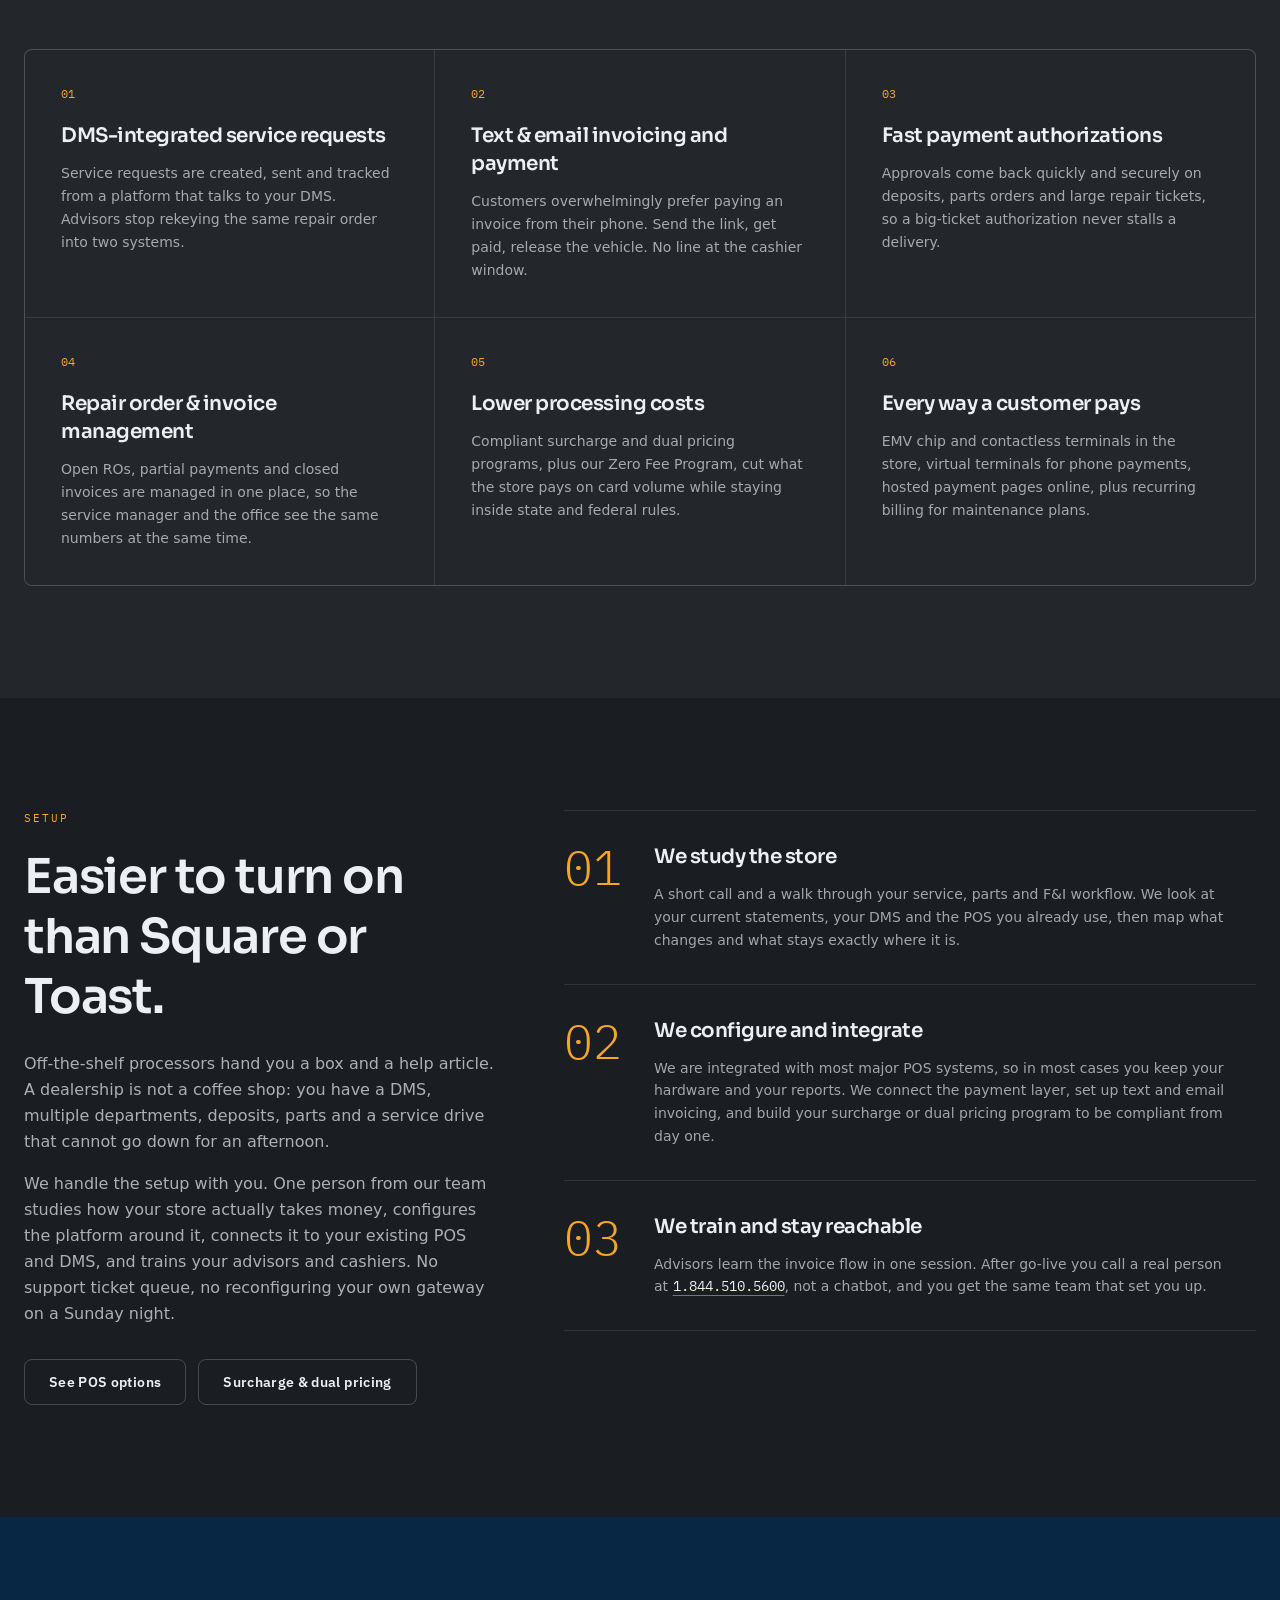
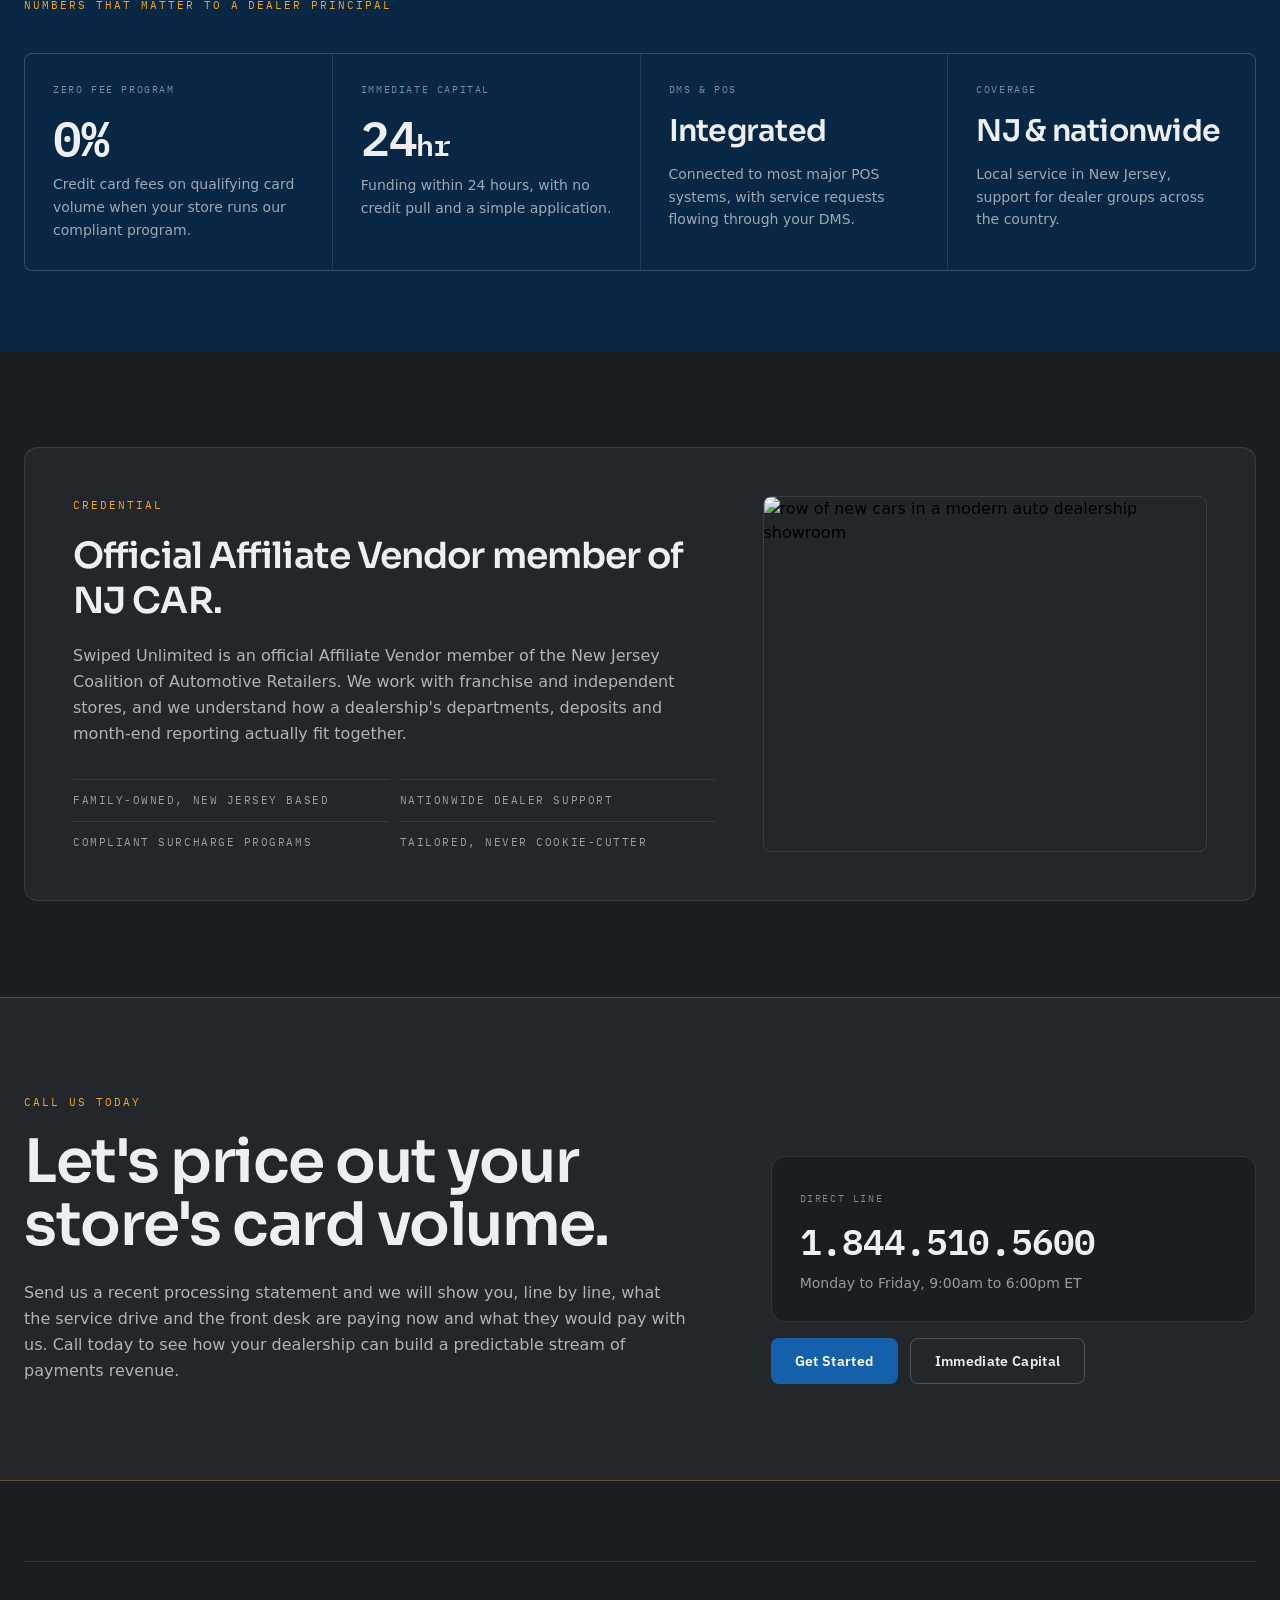
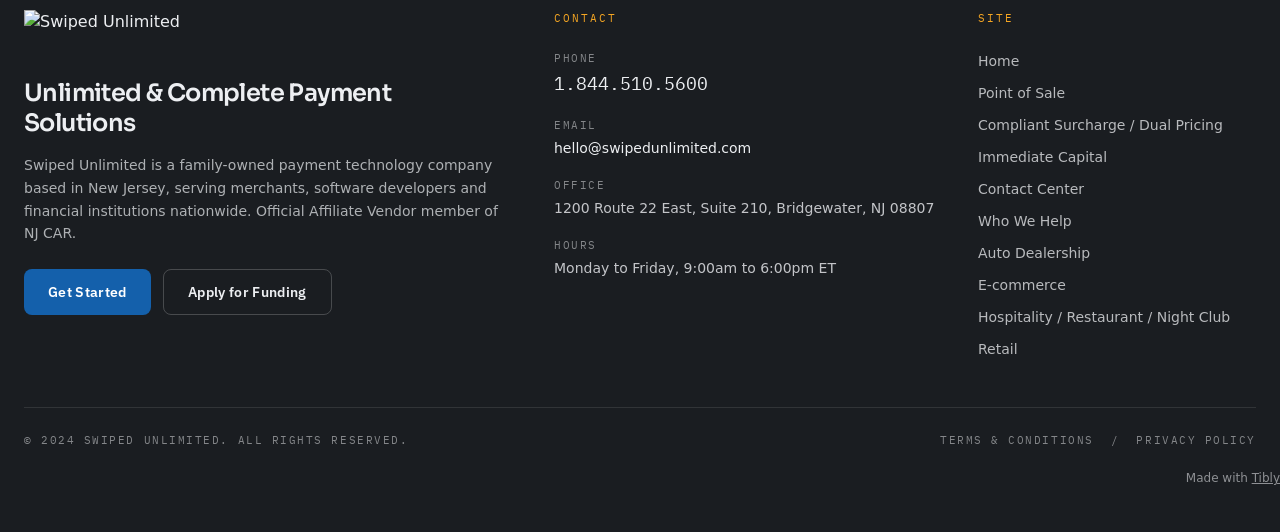
==== commit 7d160798: "Update site copy via Tibly" ====
--- a/auto-dealer.html
+++ b/auto-dealer.html
@@ -38,7 +38,7 @@
     <input type="checkbox" id="nav-open" class="peer sr-only"/>
 
     <div class="flex items-center justify-between gap-4 py-3">
-      <a class="flex items-center gap-3 transition-opacity hover:opacity-80" href="/">
+      <a aria-current="page" class="flex items-center gap-3 transition-opacity hover:opacity-80" href="/">
         <img data-tibly-logo="" src="https://br-winter-boat-ajcnusyq.storage.c-3.us-east-2.aws.neon.tech/tibly-site-media/sites/b6d4dadb-1311-436d-9acb-276bc82f7e65/2cf4a01f45762e831da8b87a4289d20e.webp" alt="Swiped Unlimited" class="h-9 w-auto md:h-11"/>
       </a>
       <div class="flex items-center gap-2 sm:gap-4">
@@ -55,7 +55,7 @@
     </div>
 
     <nav class="hidden flex-wrap items-center gap-x-5 gap-y-2 border-t border-white/10 py-3 font-mono text-[11px] uppercase tracking-[0.12em] text-ink/70 md:flex lg:gap-x-7 lg:text-xs">
-      <a class="transition-colors hover:text-accent-500" href="/">Home</a>
+      <a aria-current="page" class="transition-colors hover:text-accent-500" href="/">Home</a>
       <a class="transition-colors hover:text-accent-500" href="/point-of-sale">Point of Sale</a>
       <a class="transition-colors hover:text-accent-500" href="/compliant-surcharge-dual-pricing">Compliant Surcharge / Dual Pricing</a>
       <a class="transition-colors hover:text-accent-500" href="/immediate-capital">Immediate Capital</a>
@@ -73,7 +73,7 @@
         <label for="nav-open" aria-label="Close" class="cursor-pointer p-2 text-3xl leading-none text-ink">×</label>
       </div>
       <nav class="flex flex-1 flex-col gap-4 border-t border-white/10 px-5 py-8 font-display text-2xl font-semibold tracking-tight text-ink sm:text-3xl">
-        <a class="transition-colors hover:text-accent-500" href="/">Home</a>
+        <a aria-current="page" class="transition-colors hover:text-accent-500" href="/">Home</a>
         <a class="transition-colors hover:text-accent-500" href="/point-of-sale">Point of Sale</a>
         <a class="transition-colors hover:text-accent-500" href="/compliant-surcharge-dual-pricing">Compliant Surcharge / Dual Pricing</a>
         <a class="transition-colors hover:text-accent-500" href="/immediate-capital">Immediate Capital</a>
@@ -432,7 +432,7 @@
       Call <span data-tibly-field="phone" class="font-mono">1.844.510.5600</span>
     </a>
   </div>
-</footer>
+<div data-tibly-made-with="" style="text-align:right;font-size:12px;line-height:1;opacity:.55;margin-top:24px;white-space:nowrap;">Made with <a href="https://tibly.ai" rel="noopener" style="display:inline;color:inherit;font-size:inherit;margin:0;text-decoration:underline;" target="_blank">Tibly</a></div></footer>
 <!-- /block:footer -->
   <script async="" src="https://api.tibly.ai/widget/v1.js"></script>
 
